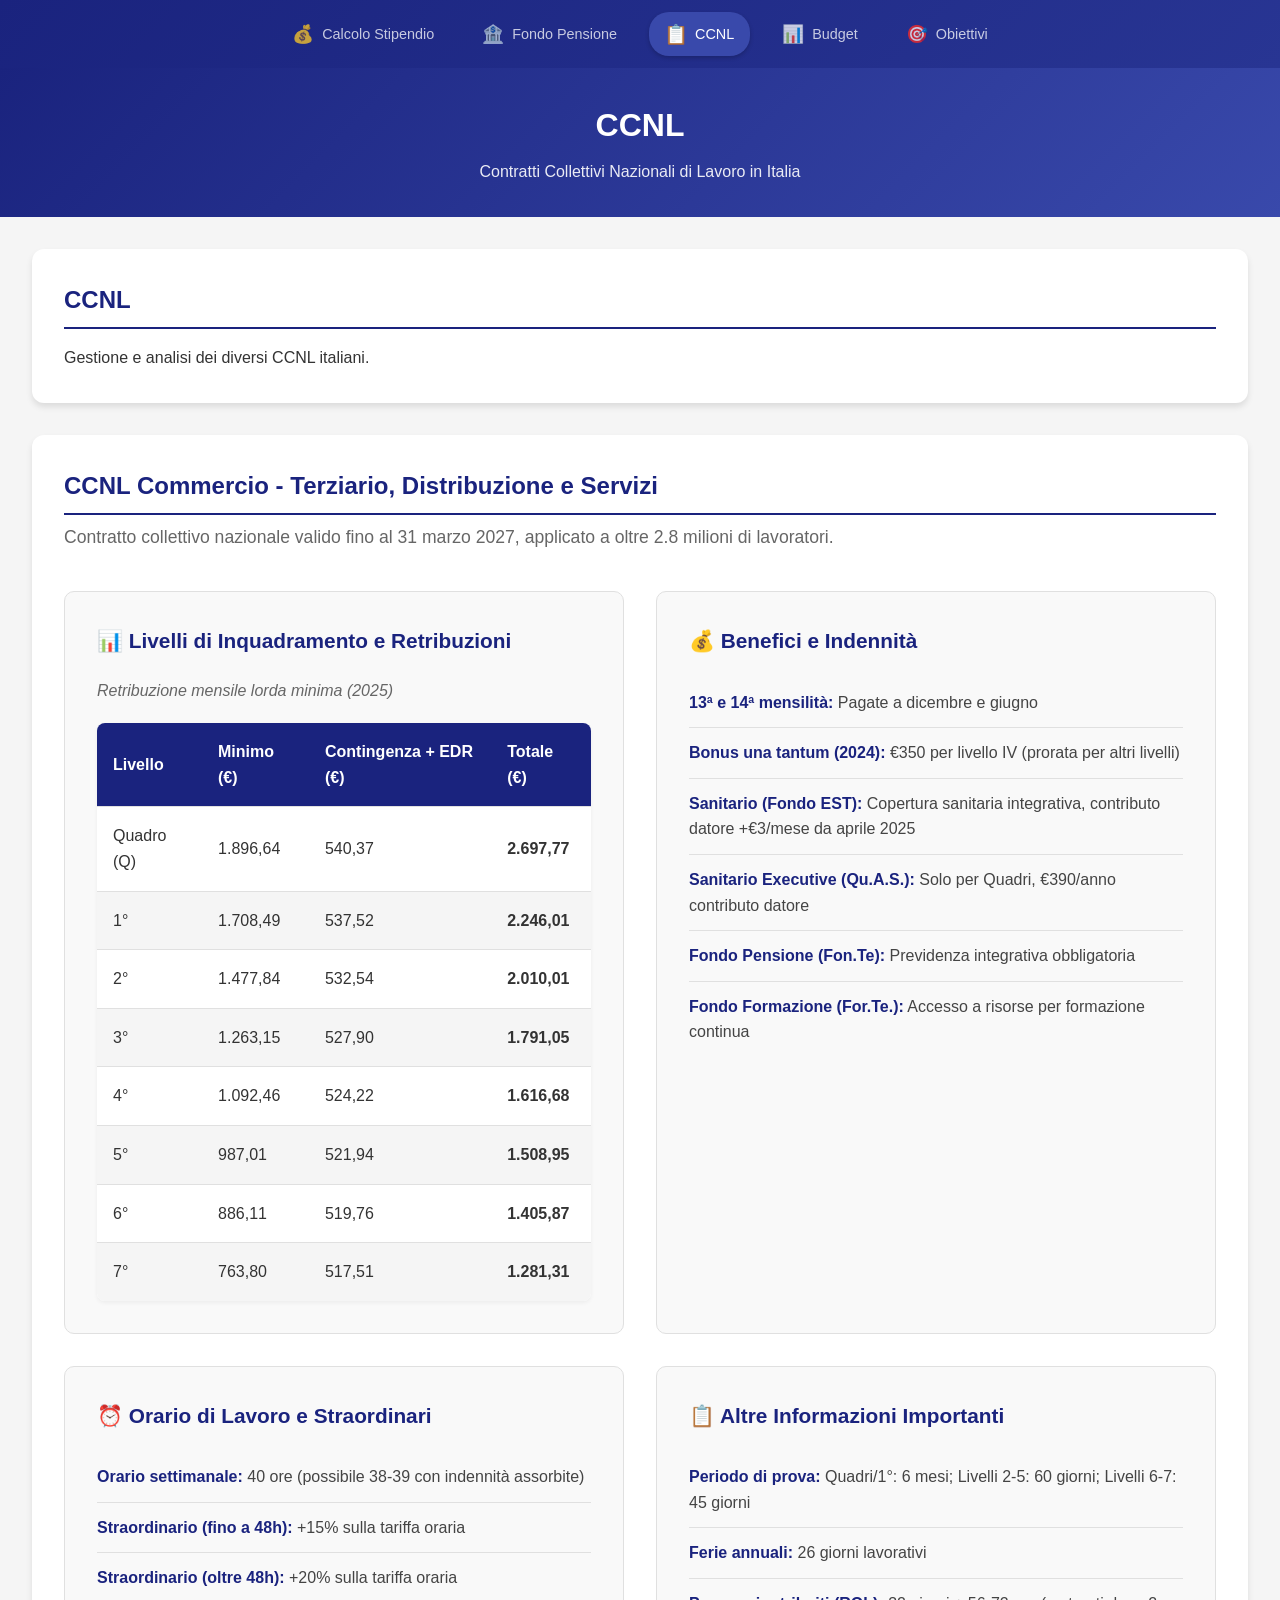
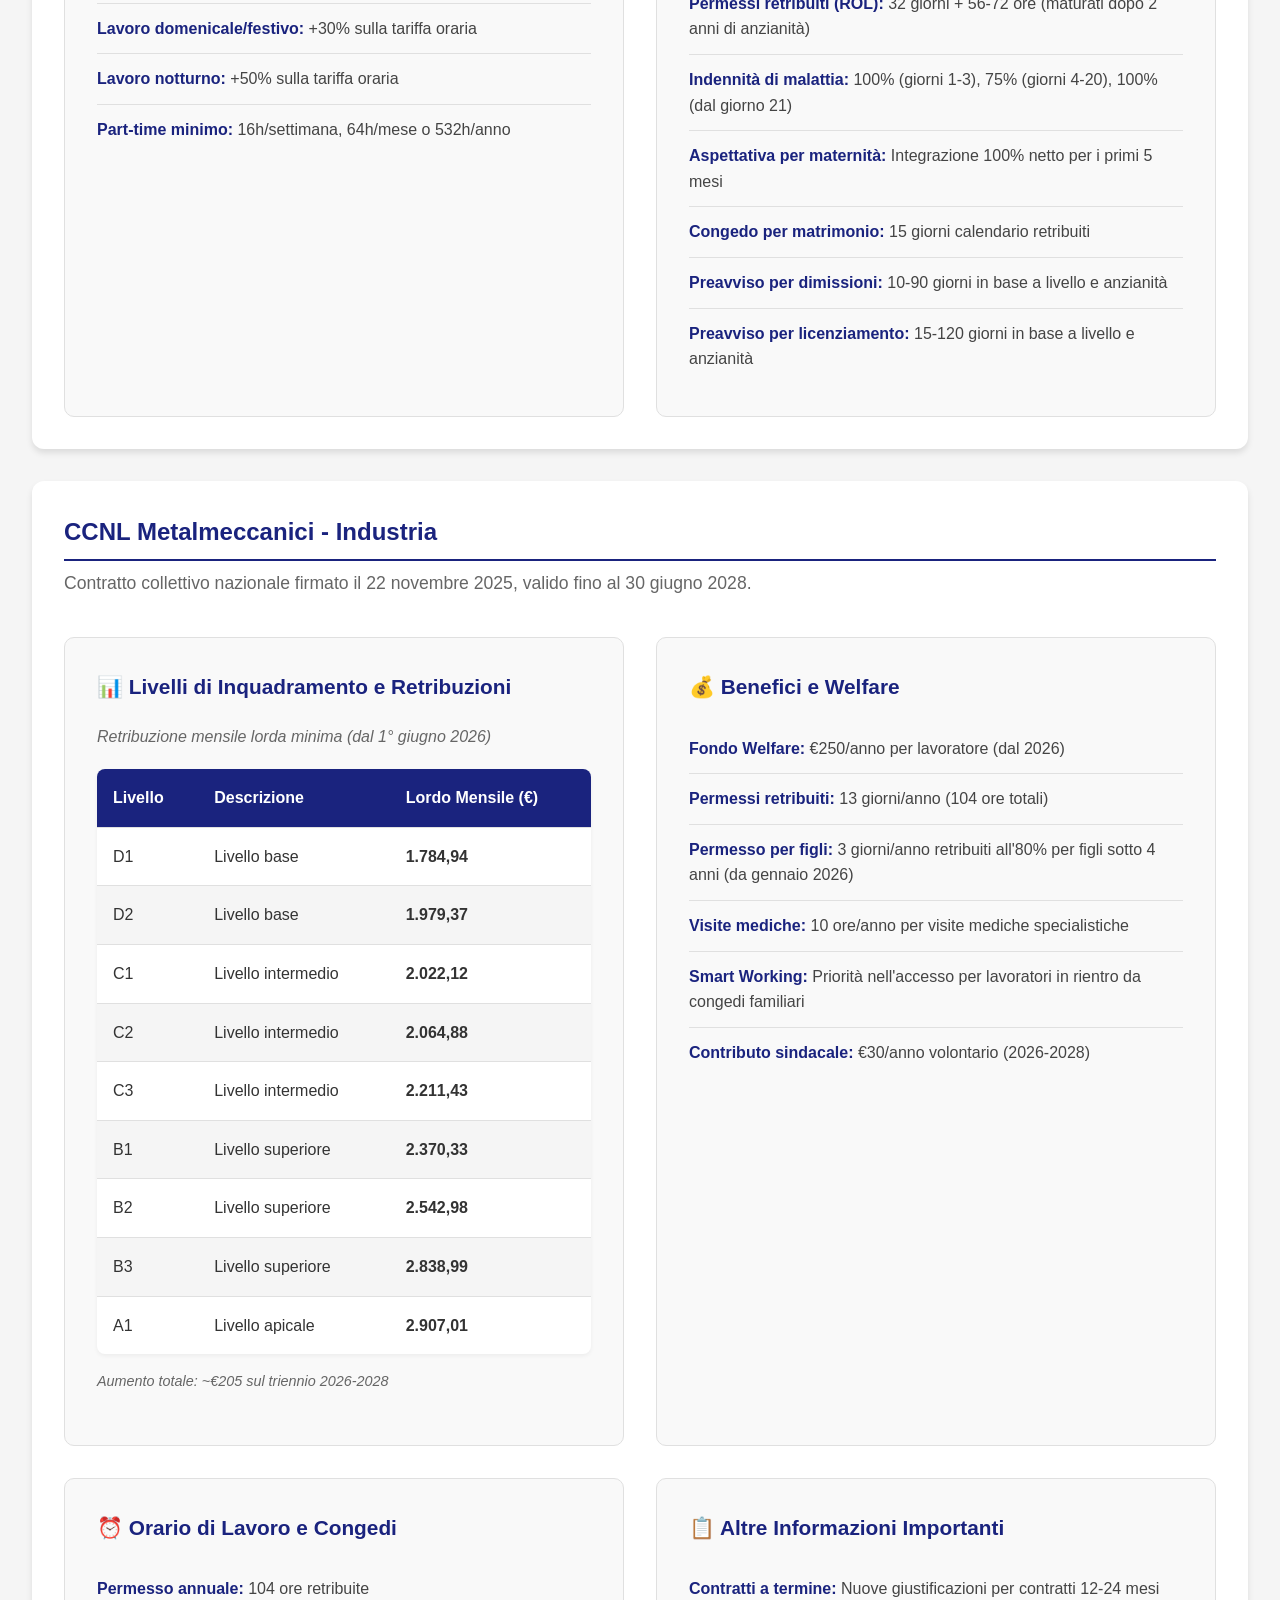
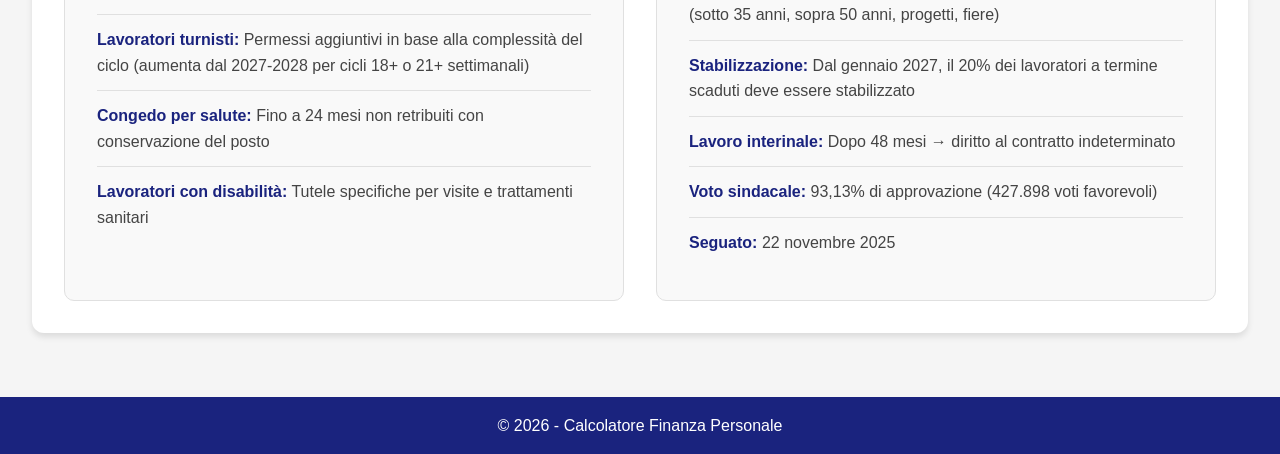
==== ccnl.html @ 4290b097 "Add CCNL section with Commercio and Metalmeccanici contract details" ====
<!DOCTYPE html>
<html lang="it">
<head>
    <meta charset="UTF-8">
    <meta name="viewport" content="width=device-width, initial-scale=1.0">
    <title>CCNL</title>
    <link rel="stylesheet" href="styles.css">
</head>
<body>
    <nav class="status-bar">
        <div class="status-bar-content">
            <a href="salary-calculator.html" class="status-item">
                <span class="status-icon">💰</span>
                <span>Calcolo Stipendio</span>
            </a>
            <a href="pension-fund.html" class="status-item">
                <span class="status-icon">🏦</span>
                <span>Fondo Pensione</span>
            </a>
            <a href="ccnl.html" class="status-item active">
                <span class="status-icon">📋</span>
                <span>CCNL</span>
            </a>
            <a href="budget.html" class="status-item">
                <span class="status-icon">📊</span>
                <span>Budget</span>
            </a>
            <a href="goals.html" class="status-item">
                <span class="status-icon">🎯</span>
                <span>Obiettivi</span>
            </a>
        </div>
    </nav>

    <header class="header">
        <h1>CCNL</h1>
        <p>Contratti Collettivi Nazionali di Lavoro in Italia</p>
    </header>

    <main class="container large-container">
        <section class="ccnl-section" id="ccnl-section">
            <h2>CCNL</h2>
            <p>Gestione e analisi dei diversi CCNL italiani.</p>
        </section>

        <section class="ccnl-commercio-section" id="ccnl-commercio-section">
            <h2>CCNL Commercio - Terziario, Distribuzione e Servizi</h2>
            <p>Contratto collettivo nazionale valido fino al 31 marzo 2027, applicato a oltre 2.8 milioni di lavoratori.</p>

            <div class="ccnl-info-grid">
                <div class="ccnl-card">
                    <h3>📊 Livelli di Inquadramento e Retribuzioni</h3>
                    <p><em>Retribuzione mensile lorda minima (2025)</em></p>
                    <table class="ccnl-table">
                        <thead>
                            <tr>
                                <th>Livello</th>
                                <th>Minimo (€)</th>
                                <th>Contingenza + EDR (€)</th>
                                <th>Totale (€)</th>
                            </tr>
                        </thead>
                        <tbody>
                            <tr><td>Quadro (Q)</td><td>1.896,64</td><td>540,37</td><td><strong>2.697,77</strong></td></tr>
                            <tr><td>1°</td><td>1.708,49</td><td>537,52</td><td><strong>2.246,01</strong></td></tr>
                            <tr><td>2°</td><td>1.477,84</td><td>532,54</td><td><strong>2.010,01</strong></td></tr>
                            <tr><td>3°</td><td>1.263,15</td><td>527,90</td><td><strong>1.791,05</strong></td></tr>
                            <tr><td>4°</td><td>1.092,46</td><td>524,22</td><td><strong>1.616,68</strong></td></tr>
                            <tr><td>5°</td><td>987,01</td><td>521,94</td><td><strong>1.508,95</strong></td></tr>
                            <tr><td>6°</td><td>886,11</td><td>519,76</td><td><strong>1.405,87</strong></td></tr>
                            <tr><td>7°</td><td>763,80</td><td>517,51</td><td><strong>1.281,31</strong></td></tr>
                        </tbody>
                    </table>
                </div>

                <div class="ccnl-card">
                    <h3>💰 Benefici e Indennità</h3>
                    <ul class="benefits-list">
                        <li><strong>13ª e 14ª mensilità:</strong> Pagate a dicembre e giugno</li>
                        <li><strong>Bonus una tantum (2024):</strong> €350 per livello IV (prorata per altri livelli)</li>
                        <li><strong>Sanitario (Fondo EST):</strong> Copertura sanitaria integrativa, contributo datore +€3/mese da aprile 2025</li>
                        <li><strong>Sanitario Executive (Qu.A.S.):</strong> Solo per Quadri, €390/anno contributo datore</li>
                        <li><strong>Fondo Pensione (Fon.Te):</strong> Previdenza integrativa obbligatoria</li>
                        <li><strong>Fondo Formazione (For.Te.):</strong> Accesso a risorse per formazione continua</li>
                    </ul>
                </div>

                <div class="ccnl-card">
                    <h3>⏰ Orario di Lavoro e Straordinari</h3>
                    <ul class="benefits-list">
                        <li><strong>Orario settimanale:</strong> 40 ore (possibile 38-39 con indennità assorbite)</li>
                        <li><strong>Straordinario (fino a 48h):</strong> +15% sulla tariffa oraria</li>
                        <li><strong>Straordinario (oltre 48h):</strong> +20% sulla tariffa oraria</li>
                        <li><strong>Lavoro domenicale/festivo:</strong> +30% sulla tariffa oraria</li>
                        <li><strong>Lavoro notturno:</strong> +50% sulla tariffa oraria</li>
                        <li><strong>Part-time minimo:</strong> 16h/settimana, 64h/mese o 532h/anno</li>
                    </ul>
                </div>

                <div class="ccnl-card">
                    <h3>📋 Altre Informazioni Importanti</h3>
                    <ul class="benefits-list">
                        <li><strong>Periodo di prova:</strong> Quadri/1°: 6 mesi; Livelli 2-5: 60 giorni; Livelli 6-7: 45 giorni</li>
                        <li><strong>Ferie annuali:</strong> 26 giorni lavorativi</li>
                        <li><strong>Permessi retribuiti (ROL):</strong> 32 giorni + 56-72 ore (maturati dopo 2 anni di anzianità)</li>
                        <li><strong>Indennità di malattia:</strong> 100% (giorni 1-3), 75% (giorni 4-20), 100% (dal giorno 21)</li>
                        <li><strong>Aspettativa per maternità:</strong> Integrazione 100% netto per i primi 5 mesi</li>
                        <li><strong>Congedo per matrimonio:</strong> 15 giorni calendario retribuiti</li>
                        <li><strong>Preavviso per dimissioni:</strong> 10-90 giorni in base a livello e anzianità</li>
                        <li><strong>Preavviso per licenziamento:</strong> 15-120 giorni in base a livello e anzianità</li>
                    </ul>
                </div>
            </div>
        </section>

        <section class="ccnl-metalmeccanici-section" id="ccnl-metalmeccanici-section">
            <h2>CCNL Metalmeccanici - Industria</h2>
            <p>Contratto collettivo nazionale firmato il 22 novembre 2025, valido fino al 30 giugno 2028.</p>

            <div class="ccnl-info-grid">
                <div class="ccnl-card">
                    <h3>📊 Livelli di Inquadramento e Retribuzioni</h3>
                    <p><em>Retribuzione mensile lorda minima (dal 1° giugno 2026)</em></p>
                    <table class="ccnl-table">
                        <thead>
                            <tr>
                                <th>Livello</th>
                                <th>Descrizione</th>
                                <th>Lordo Mensile (€)</th>
                            </tr>
                        </thead>
                        <tbody>
                            <tr><td>D1</td><td>Livello base</td><td><strong>1.784,94</strong></td></tr>
                            <tr><td>D2</td><td>Livello base</td><td><strong>1.979,37</strong></td></tr>
                            <tr><td>C1</td><td>Livello intermedio</td><td><strong>2.022,12</strong></td></tr>
                            <tr><td>C2</td><td>Livello intermedio</td><td><strong>2.064,88</strong></td></tr>
                            <tr><td>C3</td><td>Livello intermedio</td><td><strong>2.211,43</strong></td></tr>
                            <tr><td>B1</td><td>Livello superiore</td><td><strong>2.370,33</strong></td></tr>
                            <tr><td>B2</td><td>Livello superiore</td><td><strong>2.542,98</strong></td></tr>
                            <tr><td>B3</td><td>Livello superiore</td><td><strong>2.838,99</strong></td></tr>
                            <tr><td>A1</td><td>Livello apicale</td><td><strong>2.907,01</strong></td></tr>
                        </tbody>
                    </table>
                    <p style="margin-top: 1rem; font-size: 0.9rem; color: #666;"><em>Aumento totale: ~€205 sul triennio 2026-2028</em></p>
                </div>

                <div class="ccnl-card">
                    <h3>💰 Benefici e Welfare</h3>
                    <ul class="benefits-list">
                        <li><strong>Fondo Welfare:</strong> €250/anno per lavoratore (dal 2026)</li>
                        <li><strong>Permessi retribuiti:</strong> 13 giorni/anno (104 ore totali)</li>
                        <li><strong>Permesso per figli:</strong> 3 giorni/anno retribuiti all'80% per figli sotto 4 anni (da gennaio 2026)</li>
                        <li><strong>Visite mediche:</strong> 10 ore/anno per visite mediche specialistiche</li>
                        <li><strong>Smart Working:</strong> Priorità nell'accesso per lavoratori in rientro da congedi familiari</li>
                        <li><strong>Contributo sindacale:</strong> €30/anno volontario (2026-2028)</li>
                    </ul>
                </div>

                <div class="ccnl-card">
                    <h3>⏰ Orario di Lavoro e Congedi</h3>
                    <ul class="benefits-list">
                        <li><strong>Permesso annuale:</strong> 104 ore retribuite</li>
                        <li><strong>Lavoratori turnisti:</strong> Permessi aggiuntivi in base alla complessità del ciclo (aumenta dal 2027-2028 per cicli 18+ o 21+ settimanali)</li>
                        <li><strong>Congedo per salute:</strong> Fino a 24 mesi non retribuiti con conservazione del posto</li>
                        <li><strong>Lavoratori con disabilità:</strong> Tutele specifiche per visite e trattamenti sanitari</li>
                    </ul>
                </div>

                <div class="ccnl-card">
                    <h3>📋 Altre Informazioni Importanti</h3>
                    <ul class="benefits-list">
                        <li><strong>Contratti a termine:</strong> Nuove giustificazioni per contratti 12-24 mesi (sotto 35 anni, sopra 50 anni, progetti, fiere)</li>
                        <li><strong>Stabilizzazione:</strong> Dal gennaio 2027, il 20% dei lavoratori a termine scaduti deve essere stabilizzato</li>
                        <li><strong>Lavoro interinale:</strong> Dopo 48 mesi → diritto al contratto indeterminato</li>
                        <li><strong>Voto sindacale:</strong> 93,13% di approvazione (427.898 voti favorevoli)</li>
                        <li><strong>Seguato:</strong> 22 novembre 2025</li>
                    </ul>
                </div>
            </div>
        </section>
    </main>

    <footer class="footer">
        <p>© 2026 - Calcolatore Finanza Personale</p>
    </footer>
</body>
</html>
---- styles.css ----
/* Reset e stili di base */
* {
    margin: 0;
    padding: 0;
    box-sizing: border-box;
}

body {
    font-family: 'Segoe UI', Tahoma, Geneva, Verdana, sans-serif;
    line-height: 1.6;
    color: #333;
    background-color: #f5f5f5;
    min-height: 100vh;
    display: flex;
    flex-direction: column;
}

/* Status Bar (Navigation) */
.status-bar {
    background: linear-gradient(135deg, #1a237e 0%, #283593 100%);
    color: white;
    padding: 0.75rem 0;
    box-shadow: 0 2px 4px rgba(0, 0, 0, 0.15);
}

.status-bar-content {
    max-width: 900px;
    margin: 0 auto;
    display: flex;
    justify-content: center;
    gap: 1rem;
    flex-wrap: wrap;
    padding: 0 1rem;
}

.status-item {
    display: flex;
    align-items: center;
    gap: 0.5rem;
    padding: 0.5rem 1rem;
    color: rgba(255, 255, 255, 0.75);
    text-decoration: none;
    border-radius: 20px;
    transition: all 0.3s ease;
    font-size: 0.9rem;
}

.status-item .status-icon {
    font-size: 1.1rem;
}

.status-item:hover {
    color: white;
    background: rgba(255, 255, 255, 0.1);
}

.status-item.active {
    background: #3949ab;
    color: white;
    box-shadow: 0 2px 4px rgba(0, 0, 0, 0.2);
}

.status-item.active .status-icon {
    transform: scale(1.1);
}

/* Header */
.header {
    background: linear-gradient(135deg, #1a237e 0%, #3949ab 100%);
    color: white;
    padding: 2rem 1rem;
    text-align: center;
}

.header h1 {
    font-size: 2rem;
    margin-bottom: 0.5rem;
}

.header p {
    font-size: 1rem;
    opacity: 0.9;
}

/* Container principale */
.container {
    max-width: 1200px;
    margin: 0 auto;
    padding: 2rem 1rem;
    flex: 1;
}

.container.large-container {
    max-width: 1400px;
    padding: 2rem 2rem;
}

/* Sezione calcolatrice */
.calculator-section {
    background: white;
    border-radius: 12px;
    box-shadow: 0 4px 6px rgba(0, 0, 0, 0.1);
    padding: 2rem;
    margin-bottom: 2rem;
}

.calculator-section h2 {
    color: #1a237e;
    margin-bottom: 1.5rem;
    font-size: 1.5rem;
    border-bottom: 2px solid #1a237e;
    padding-bottom: 0.5rem;
}

/* Form */
#salary-form {
    display: grid;
    grid-template-columns: repeat(auto-fit, minmax(250px, 1fr));
    gap: 1.5rem;
    margin-bottom: 2rem;
}

.form-group {
    display: flex;
    flex-direction: column;
}

.form-group label {
    font-weight: 600;
    margin-bottom: 0.5rem;
    color: #444;
}

.form-hint {
    font-size: 0.85rem;
    color: #666;
    margin-top: 0.25rem;
}

.form-group input,
.form-group select {
    padding: 0.75rem;
    border: 2px solid #e0e0e0;
    border-radius: 8px;
    font-size: 1rem;
    transition: border-color 0.3s ease;
}

.form-group input:focus,
.form-group select:focus {
    outline: none;
    border-color: #1a237e;
}

/* Pulsante calcola */
.btn {
    background: linear-gradient(135deg, #1a237e 0%, #3949ab 100%);
    color: white;
    border: none;
    padding: 1rem 2rem;
    font-size: 1.1rem;
    font-weight: 600;
    border-radius: 8px;
    cursor: pointer;
    transition: transform 0.2s ease, box-shadow 0.2s ease;
    grid-column: 1 / -1;
}

.btn:hover {
    transform: translateY(-2px);
    box-shadow: 0 6px 12px rgba(26, 35, 126, 0.3);
}

.btn:active {
    transform: translateY(0);
}

/* Sezione risultati */
.results-section {
    background: #f9f9f9;
    border-radius: 10px;
    padding: 1.5rem;
    border: 2px solid #e0e0e0;
}

.results-section h3 {
    color: #1a237e;
    margin-bottom: 1rem;
    font-size: 1.2rem;
}

.result-row {
    display: flex;
    justify-content: space-between;
    padding: 0.75rem 0;
    border-bottom: 1px solid #e0e0e0;
}

.result-row:last-child {
    border-bottom: none;
}

.result-row strong {
    color: #1a237e;
    font-size: 1.1rem;
}

/* Sezione informazioni */
.info-section {
    background: #e3f2fd;
    border-radius: 10px;
    padding: 1.5rem;
}

.info-section h2 {
    color: #1565c0;
    margin-bottom: 0.5rem;
}

.info-section p {
    color: #1565c0;
    margin-bottom: 0.5rem;
}

/* Footer */
.footer {
    background: #1a237e;
    color: white;
    text-align: center;
    padding: 1rem;
    margin-top: auto;
}

/* Sezione grafico a donut */
.chart-section {
    margin-top: 2rem;
    text-align: center;
}

.chart-section h3 {
    color: #1a237e;
    margin-bottom: 1rem;
    font-size: 1.2rem;
}

.chart-container {
    position: relative;
    height: 300px;
    max-width: 400px;
    margin: 0 auto;
}

.chart-legend {
    display: flex;
    justify-content: center;
    gap: 2rem;
    margin-top: 1.5rem;
    flex-wrap: wrap;
}

.legend-item {
    display: flex;
    align-items: center;
    gap: 0.5rem;
    font-size: 0.9rem;
}

.legend-color {
    width: 16px;
    height: 16px;
    border-radius: 4px;
    display: inline-block;
}

/* Sezione dettaglio calcolo */
.breakdown-section {
    margin-top: 2rem;
}

.breakdown-section h3 {
    color: #1a237e;
    margin-bottom: 1rem;
    font-size: 1.2rem;
    border-bottom: 2px solid #1a237e;
    padding-bottom: 0.5rem;
}

.breakdown-table {
    width: 100%;
    border-collapse: collapse;
    margin-top: 1rem;
    background: white;
    border-radius: 8px;
    overflow: hidden;
    box-shadow: 0 2px 4px rgba(0, 0, 0, 0.1);
}

.breakdown-table th,
.breakdown-table td {
    padding: 1rem;
    text-align: right;
    border-bottom: 1px solid #e0e0e0;
}

.breakdown-table th:first-child,
.breakdown-table td:first-child {
    text-align: left;
    font-weight: 500;
}

.breakdown-table td:nth-child(2) {
    text-align: right;
}

.breakdown-table thead {
    background: #1a237e;
    color: white;
}

.breakdown-table tbody tr:hover {
    background-color: #f5f5f5;
}

.breakdown-table tbody tr:last-child {
    border-bottom: none;
}

.total-row {
    background-color: #f0f0f0;
    font-weight: 600;
}

.net-row {
    background-color: #e8f5e9;
    font-weight: 600;
    color: #2e7d32;
}

.net-row td:first-child {
    color: #2e7d32;
}

/* Insight Section */
.insight-section {
    margin-top: 2.5rem;
    padding: 2rem;
    background: linear-gradient(135deg, #f5f7fa 0%, #e8ecf4 100%);
    border-radius: 12px;
    border-left: 4px solid #1a237e;
}

.insight-section h3 {
    color: #1a237e;
    margin-bottom: 1.5rem;
    font-size: 1.3rem;
    border-bottom: 2px solid #1a237e;
    padding-bottom: 0.5rem;
}

.insight-content {
    max-width: 100%;
}

.insight-content > p {
    color: #444;
    margin-bottom: 1.5rem;
    line-height: 1.7;
}

.insight-step {
    margin-bottom: 1.5rem;
    padding: 1rem;
    background: white;
    border-radius: 8px;
    box-shadow: 0 2px 4px rgba(0, 0, 0, 0.05);
}

.insight-step h4 {
    color: #1a237e;
    margin-bottom: 0.5rem;
    font-size: 1.1rem;
    font-weight: 600;
}

.insight-step p {
    color: #555;
    margin-bottom: 0.75rem;
    line-height: 1.6;
}

.insight-step ul {
    margin: 0.5rem 0 1rem 1.5rem;
    color: #555;
}

.insight-step li {
    margin-bottom: 0.25rem;
}

.formula {
    background: #e3f2fd;
    padding: 1rem;
    border-radius: 6px;
    border-left: 3px solid #2196F3;
    font-family: 'Courier New', Courier, monospace;
    font-size: 0.95rem;
    margin: 1rem 0;
    color: #1565c0;
    line-height: 1.8;
}

.formula.highlight {
    background: #e8f5e9;
    border-left-color: #4CAF50;
    color: #2e7d32;
    font-weight: 500;
    padding: 1.5rem;
    line-height: 2.2;
    margin: 1.5rem 0;
}

.formula-list {
    list-style: none;
    padding: 0;
    margin: 0.5rem 0;
}

.formula-list li {
    padding: 0.75rem 1rem;
    margin: 0.5rem 0;
    background: #f0f7f0;
    border-radius: 6px;
    border-left: 3px solid #4CAF50;
    line-height: 2.0;
    font-size: 1rem;
}

.formula-list li:last-child {
    margin-bottom: 0;
}

.insight-note {
    background: #fff3e0;
    padding: 1rem;
    border-radius: 6px;
    border-left: 3px solid #ff9800;
    margin-top: 1.5rem;
}

.insight-note strong {
    color: #e65100;
}

/* Pension Section */
.pension-section {
    background: white;
    border-radius: 12px;
    padding: 2rem;
    margin-bottom: 2rem;
    animation: fadeIn 0.5s ease;
}

.pension-placeholder {
    background: #f5f7fa;
    padding: 2rem;
    border-radius: 8px;
    text-align: center;
    margin-top: 1.5rem;
}

.pension-placeholder h3 {
    color: #1a237e;
    margin-bottom: 0.5rem;
}

.hidden {
    display: none;
}

@keyframes fadeIn {
    from {
        opacity: 0;
        transform: translateY(10px);
    }
    to {
        opacity: 1;
        transform: translateY(0);
    }
}

/* CCNL Section */
.ccnl-section {
    background: white;
    border-radius: 12px;
    box-shadow: 0 4px 6px rgba(0, 0, 0, 0.1);
    padding: 2rem;
    margin-bottom: 2rem;
}

.ccnl-section h2 {
    color: #1a237e;
    margin-bottom: 1rem;
    font-size: 1.5rem;
    border-bottom: 2px solid #1a237e;
    padding-bottom: 0.5rem;
}

.ccnl-commercio-section {
    background: white;
    border-radius: 12px;
    box-shadow: 0 4px 6px rgba(0, 0, 0, 0.1);
    padding: 2rem;
    margin-bottom: 2rem;
}

.ccnl-commercio-section h2 {
    color: #1a237e;
    margin-bottom: 0.5rem;
    font-size: 1.5rem;
    border-bottom: 2px solid #1a237e;
    padding-bottom: 0.5rem;
}

.ccnl-commercio-section > p {
    color: #666;
    margin-bottom: 2.5rem;
    font-size: 1.1rem;
}

.ccnl-metalmeccanici-section {
    background: white;
    border-radius: 12px;
    box-shadow: 0 4px 6px rgba(0, 0, 0, 0.1);
    padding: 2rem;
    margin-bottom: 2rem;
}

.ccnl-metalmeccanici-section h2 {
    color: #1a237e;
    margin-bottom: 0.5rem;
    font-size: 1.5rem;
    border-bottom: 2px solid #1a237e;
    padding-bottom: 0.5rem;
}

.ccnl-metalmeccanici-section > p {
    color: #666;
    margin-bottom: 2.5rem;
    font-size: 1.1rem;
}

.ccnl-info-grid {
    display: grid;
    grid-template-columns: 1fr 1fr;
    gap: 2rem;
}

.ccnl-card {
    background: #f9f9f9;
    border-radius: 10px;
    padding: 2rem;
    border: 1px solid #e0e0e0;
    transition: transform 0.2s ease, box-shadow 0.2s ease;
}

.ccnl-card:hover {
    transform: translateY(-2px);
    box-shadow: 0 4px 8px rgba(0, 0, 0, 0.1);
}

.ccnl-card h3 {
    color: #1a237e;
    margin-bottom: 1.25rem;
    font-size: 1.3rem;
}

.ccnl-card > p {
    font-size: 1rem;
    color: #666;
    margin-bottom: 1.25rem;
}

.ccnl-table {
    width: 100%;
    border-collapse: collapse;
    margin-top: 1.25rem;
    background: white;
    border-radius: 8px;
    overflow: hidden;
    box-shadow: 0 2px 4px rgba(0, 0, 0, 0.05);
    font-size: 1rem;
}

.ccnl-table th,
.ccnl-table td {
    padding: 1rem;
    text-align: left;
    border-bottom: 1px solid #e0e0e0;
}

.ccnl-table th {
    background: #1a237e;
    color: white;
    font-weight: 600;
}

.ccnl-table tbody tr:nth-child(even) {
    background-color: #f5f5f5;
}

.ccnl-table tbody tr:hover {
    background-color: #e3f2fd;
}

.ccnl-table tbody tr:last-child td {
    border-bottom: none;
}

.benefits-list {
    list-style: none;
    padding: 0;
    margin: 0;
}

.benefits-list li {
    padding: 0.75rem 0;
    color: #444;
    font-size: 1rem;
    border-bottom: 1px solid #e0e0e0;
}

.benefits-list li:last-child {
    border-bottom: none;
}

.benefits-list strong {
    color: #1a237e;
}

/* Responsive */
@media (max-width: 768px) {
    .header h1 {
        font-size: 1.5rem;
    }

    .calculator-section {
        padding: 1.5rem;
    }

    #salary-form {
        grid-template-columns: 1fr;
    }

    .chart-container {
        height: 250px;
    }

    .chart-legend {
        gap: 1rem;
    }

    .legend-item {
        font-size: 0.8rem;
    }

    .insight-section {
        padding: 1.5rem;
    }

    .formula {
        font-size: 0.85rem;
        padding: 0.5rem;
    }

    .ccnl-info-grid {
        grid-template-columns: 1fr;
    }

    .ccnl-table {
        font-size: 0.8rem;
    }

    .ccnl-table th,
    .ccnl-table td {
        padding: 0.5rem;
    }
}
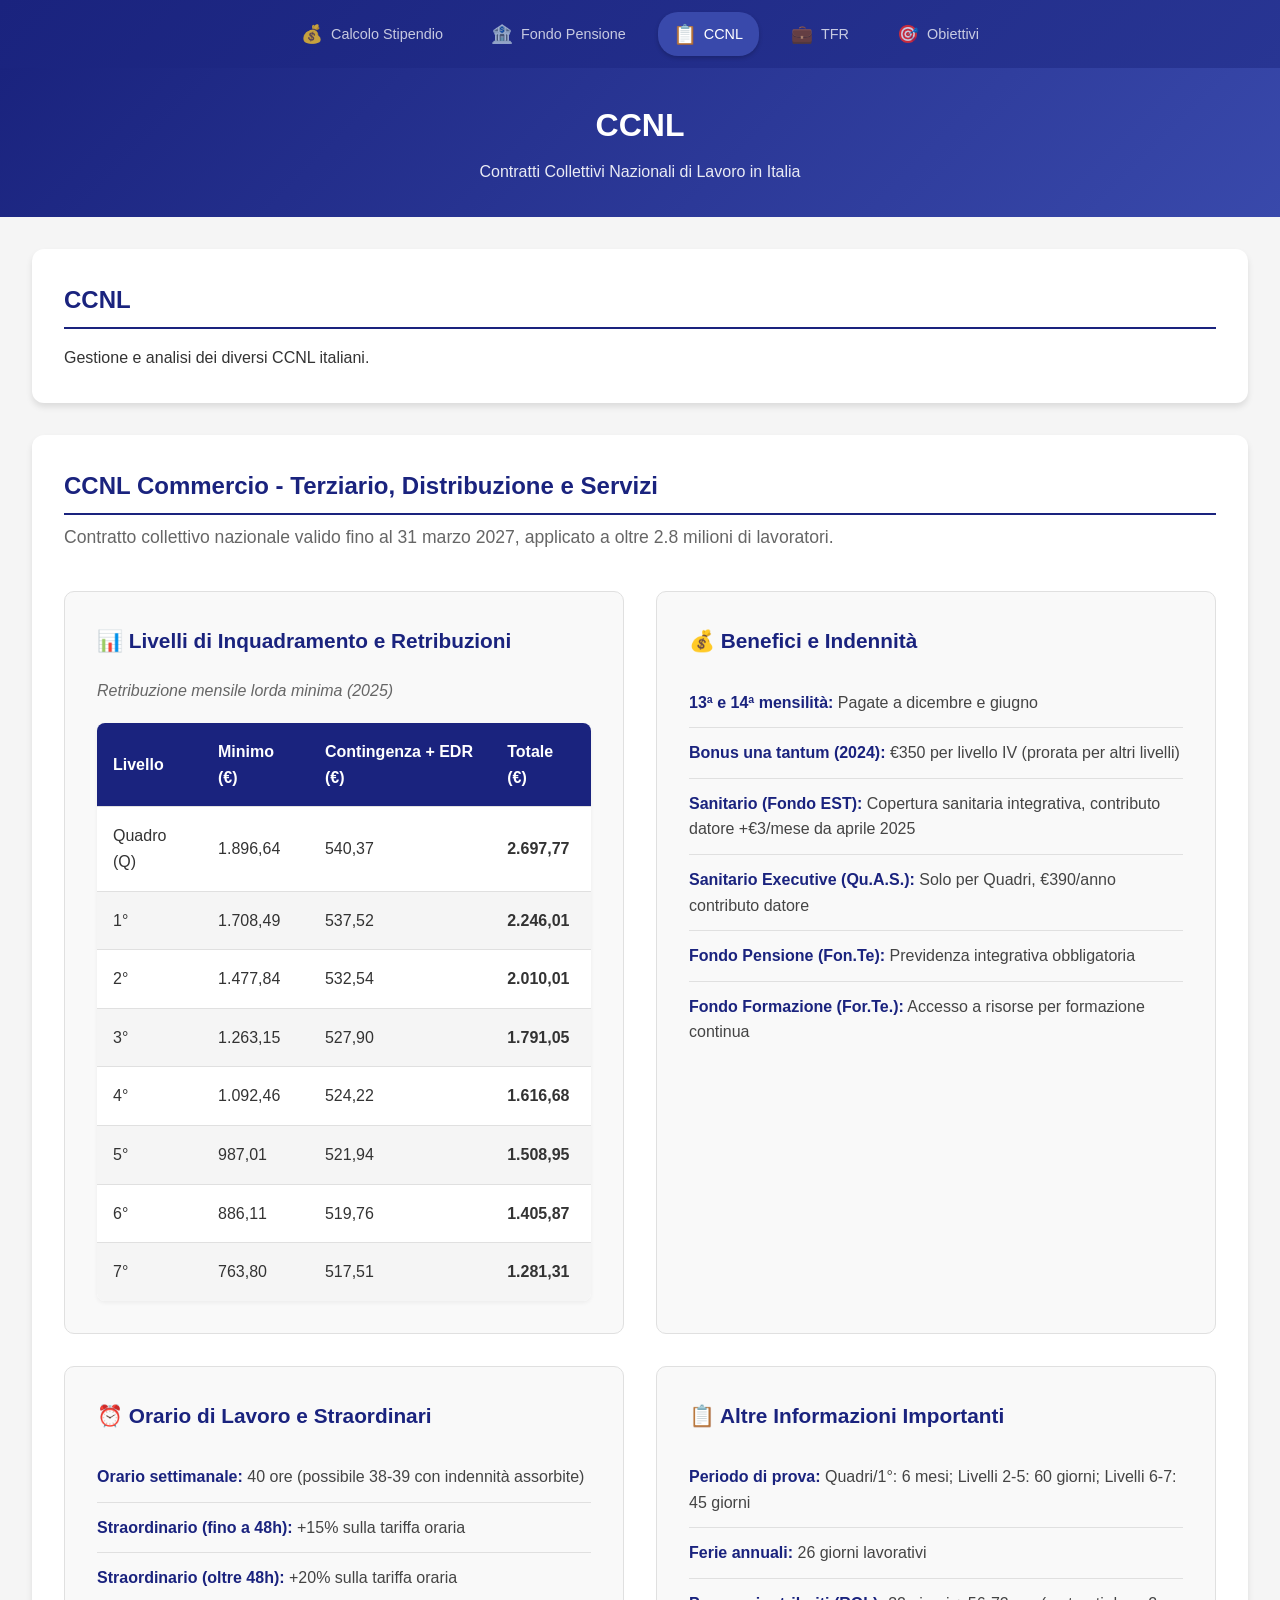
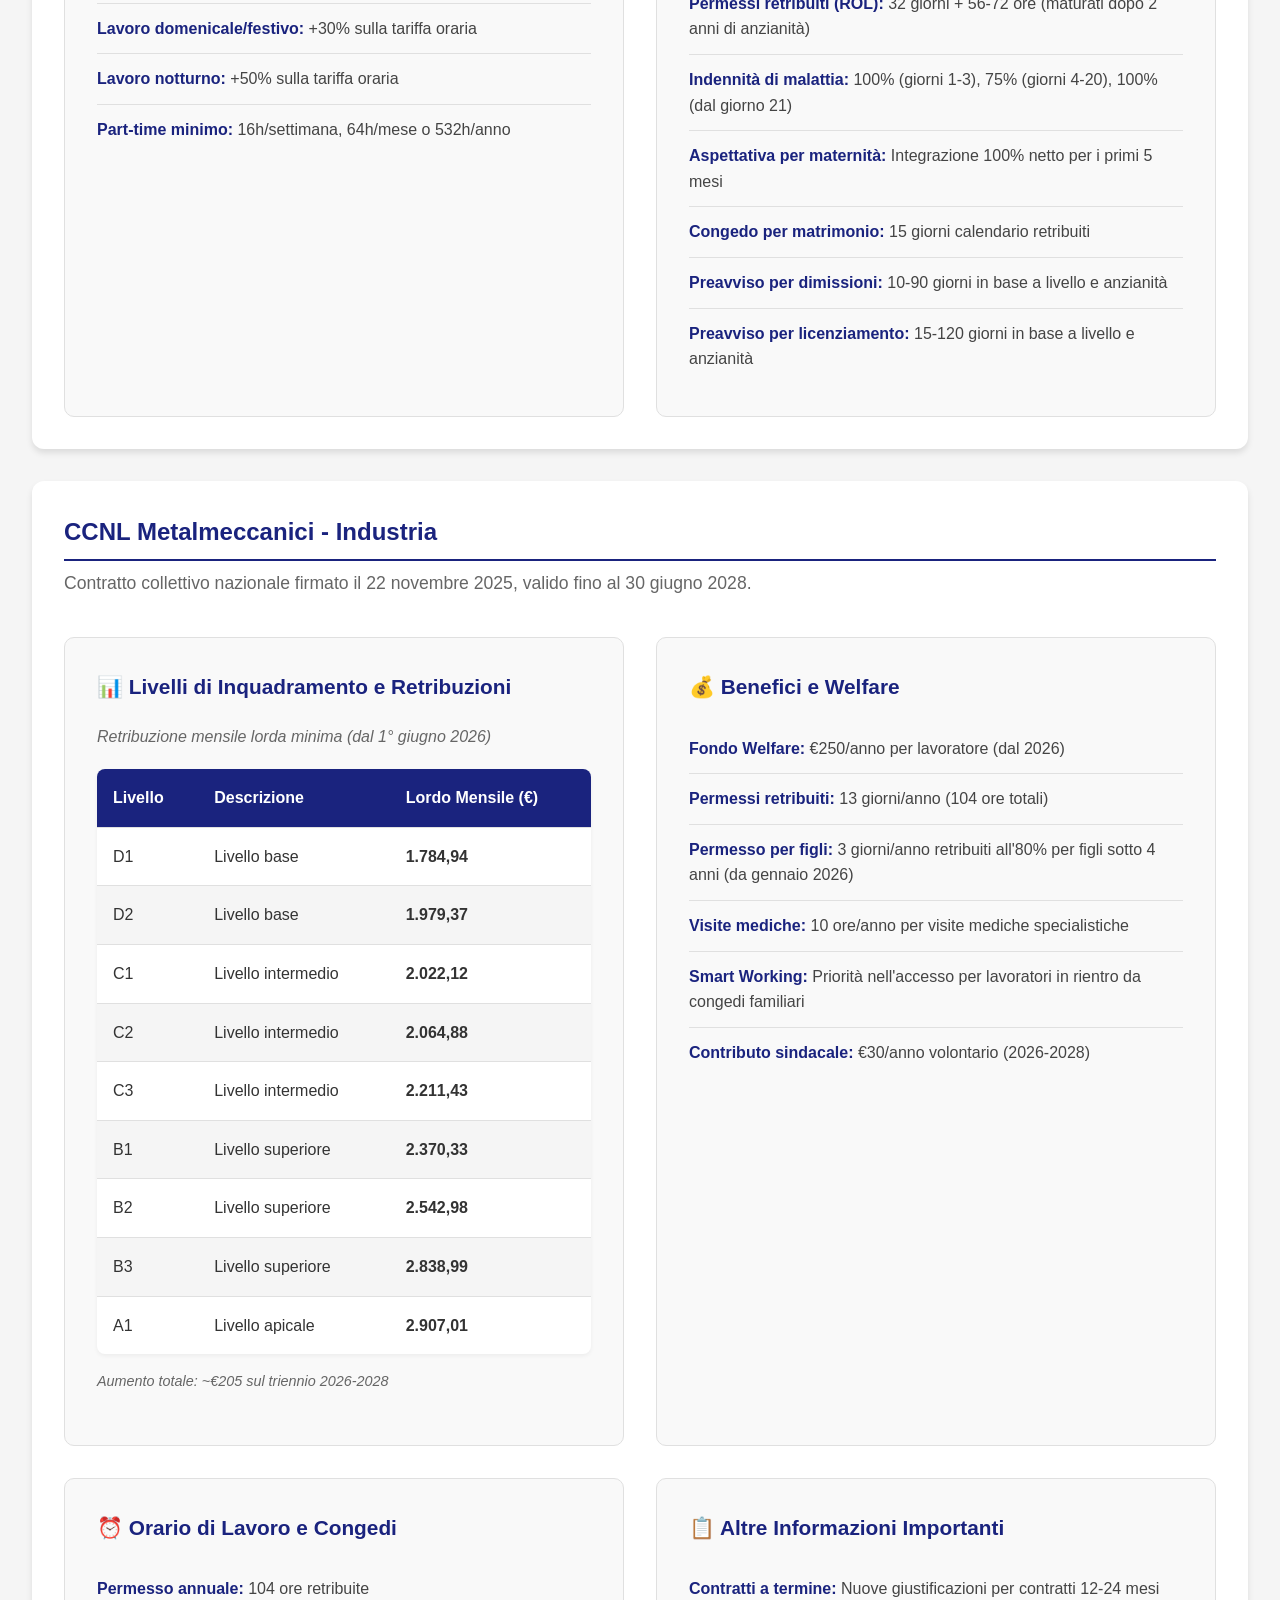
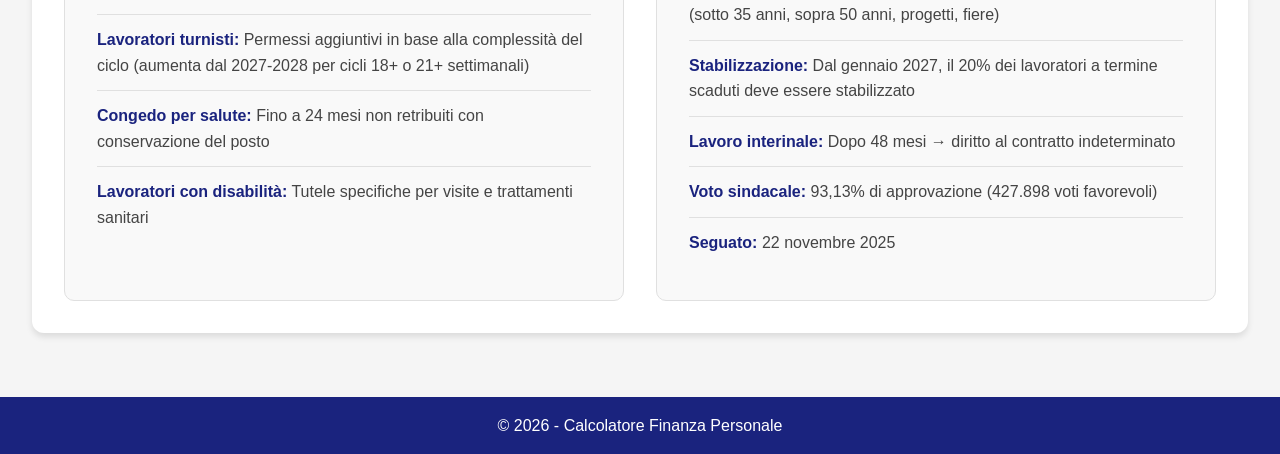
==== commit 88cea0ba: "Replace Budget section with TFR calculator" ====
--- a/ccnl.html
+++ b/ccnl.html
@@ -21,9 +21,9 @@
                 <span class="status-icon">📋</span>
                 <span>CCNL</span>
             </a>
-            <a href="budget.html" class="status-item">
-                <span class="status-icon">📊</span>
-                <span>Budget</span>
+            <a href="tfr.html" class="status-item">
+                <span class="status-icon">💼</span>
+                <span>TFR</span>
             </a>
             <a href="goals.html" class="status-item">
                 <span class="status-icon">🎯</span>
